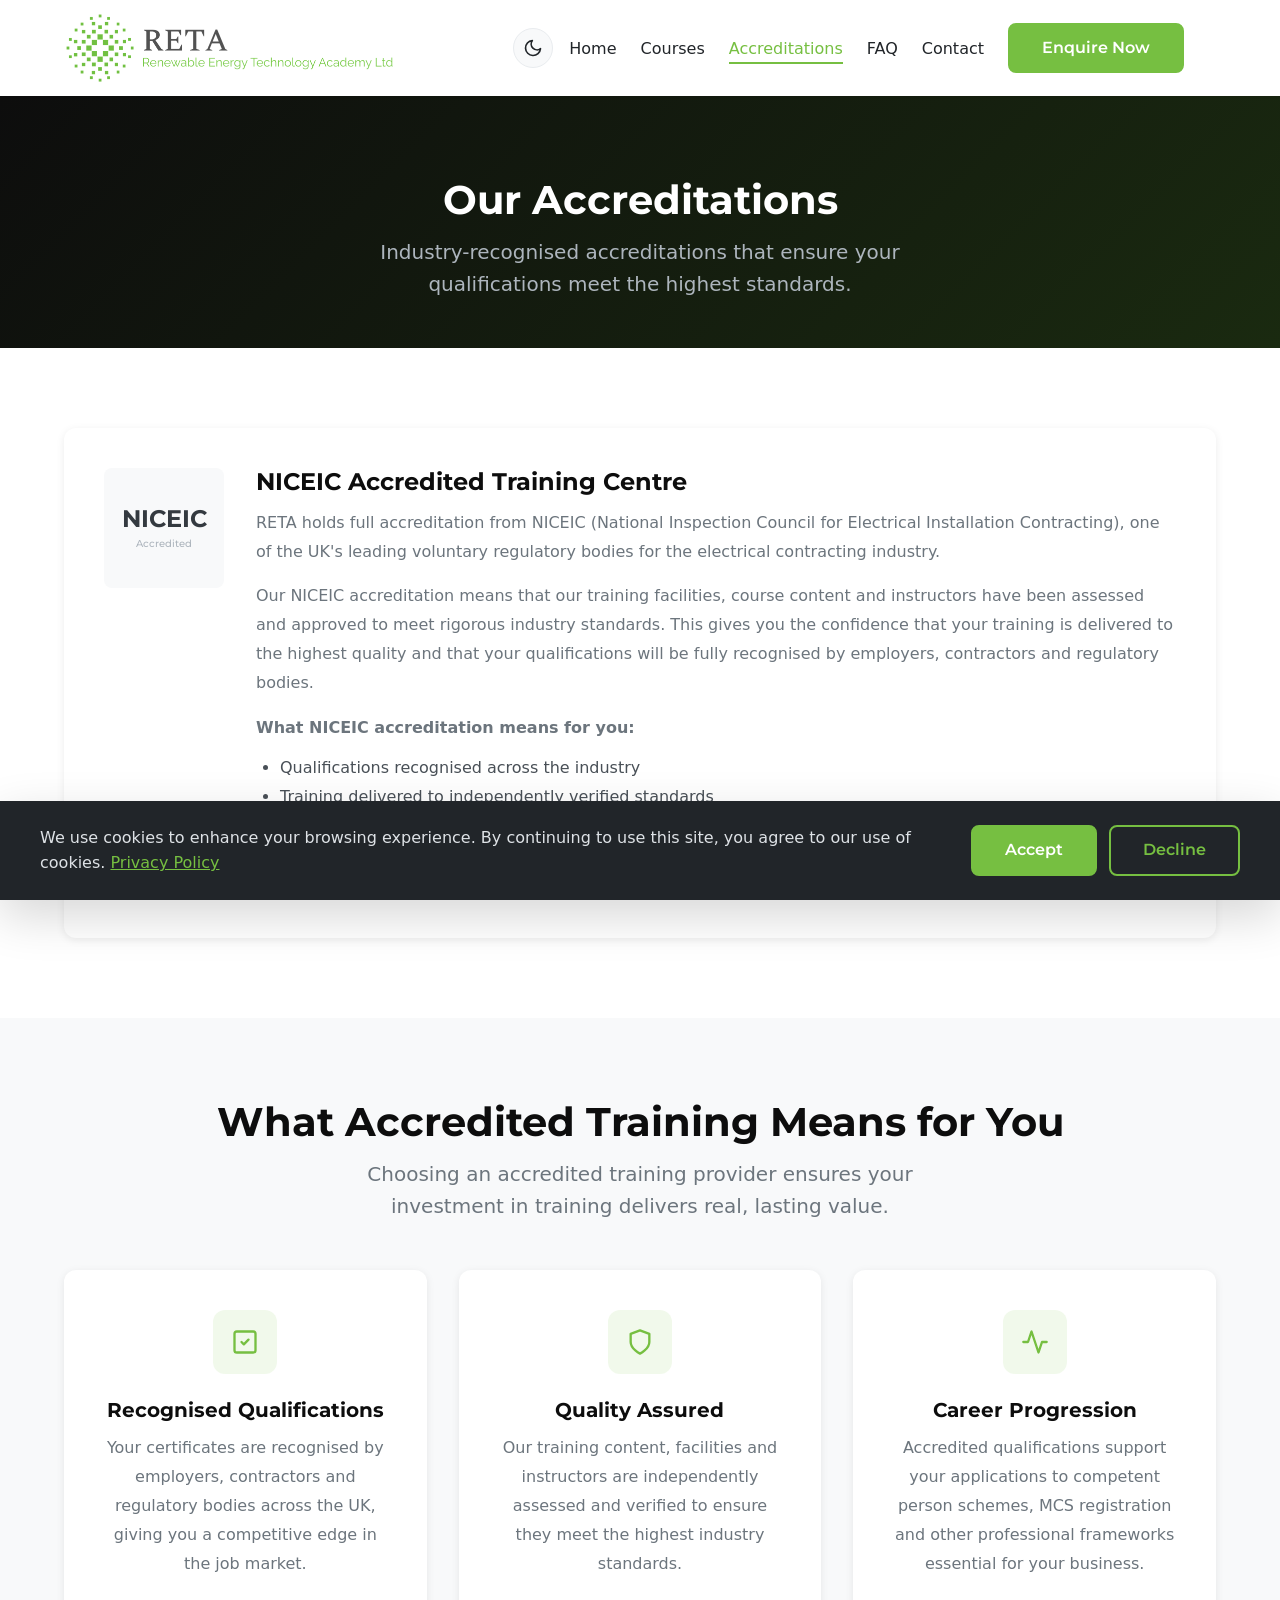
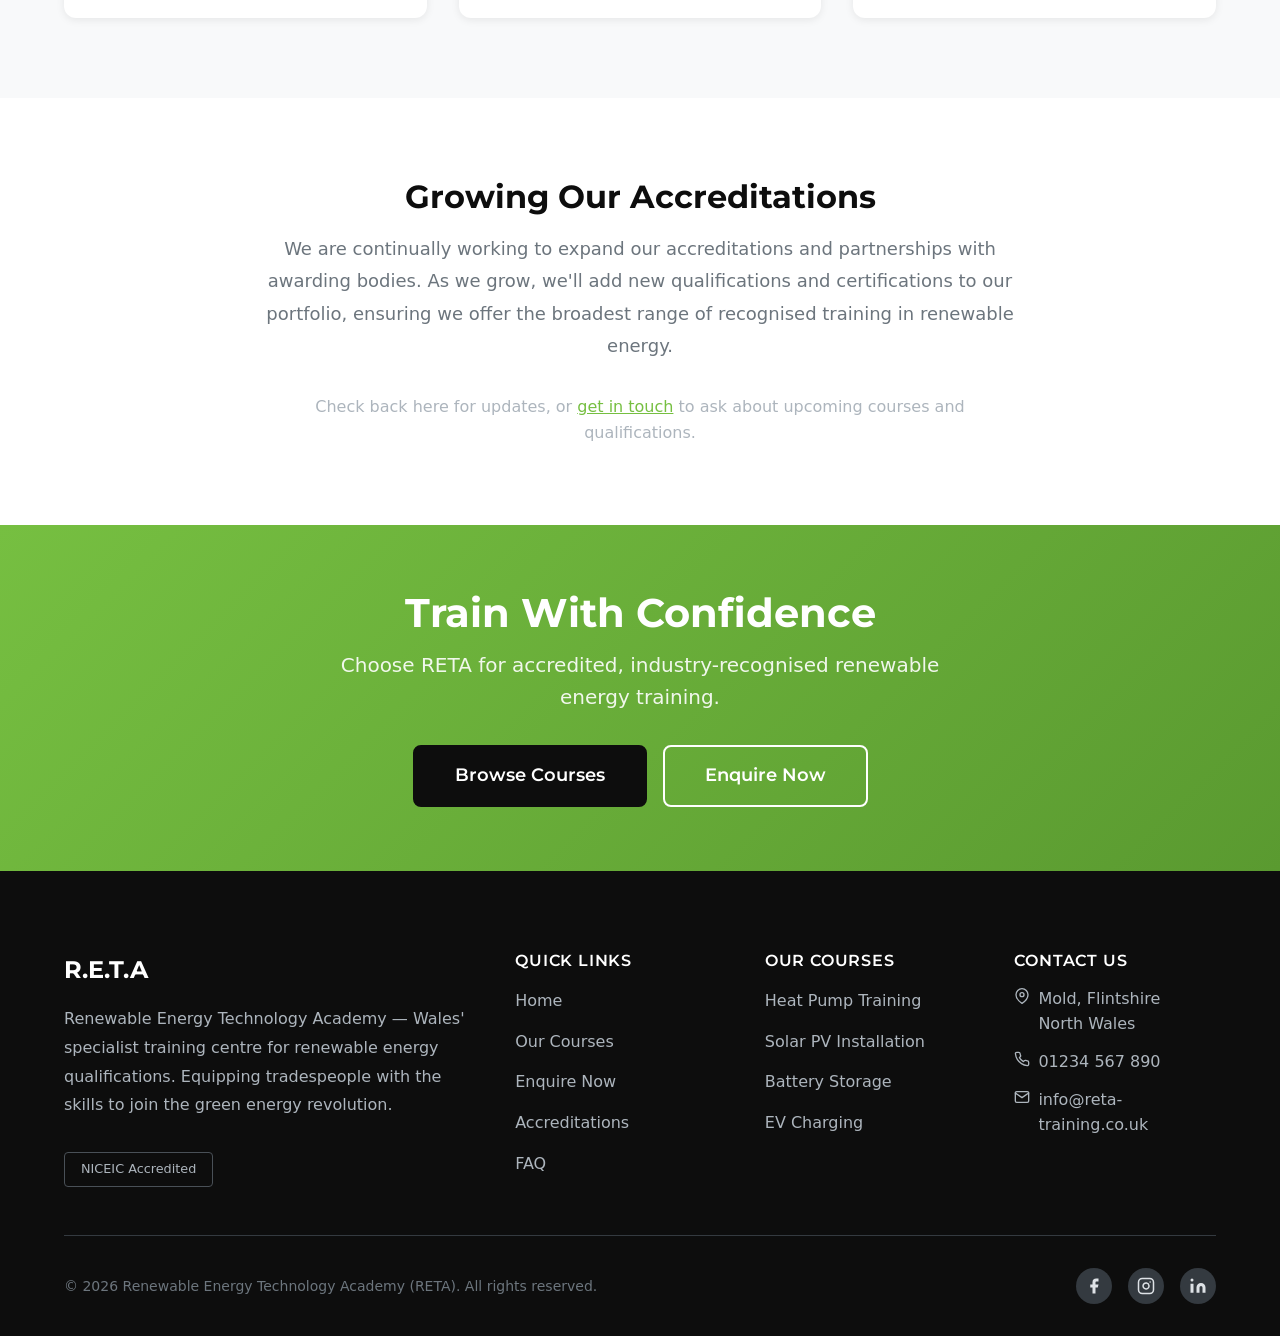
==== accreditations.html @ ae7b5f2a "First Release" ====
<!DOCTYPE html>
<html lang="en">
<head>
  <meta charset="UTF-8">
  <meta name="viewport" content="width=device-width, initial-scale=1.0">
  <link rel="icon" type="image/png" sizes="32x32" href="favicon-32x32.png">
  <link rel="icon" type="image/png" sizes="16x16" href="favicon-16x16.png">
  <title>Accreditations — RETA | Renewable Energy Technology Academy</title>
  <meta name="description" content="RETA is a NICEIC accredited renewable energy training centre. Learn about our accreditations and what they mean for your qualifications and career.">

  <meta property="og:title" content="Accreditations — RETA">
  <meta property="og:description" content="NICEIC accredited renewable energy training centre in Mold, Wales. Industry-recognised qualifications.">
  <meta property="og:type" content="website">
  <meta property="og:locale" content="en_GB">

  <link rel="preconnect" href="https://fonts.googleapis.com">
  <link rel="preconnect" href="https://fonts.gstatic.com" crossorigin>
  <link href="https://fonts.googleapis.com/css2?family=Montserrat:wght@500;600;700&display=swap" rel="stylesheet">

  <link rel="stylesheet" href="css/reset.css">
  <link rel="stylesheet" href="css/variables.css">
  <link rel="stylesheet" href="css/layout.css">
  <link rel="stylesheet" href="css/components.css">
  <script>(function(){var t=localStorage.getItem('reta-theme');if(t)document.documentElement.setAttribute('data-theme',t);else if(window.matchMedia&&window.matchMedia('(prefers-color-scheme:dark)').matches)document.documentElement.setAttribute('data-theme','dark');})()</script>
</head>
<body>
  <a href="#main" class="skip-link">Skip to main content</a>

  <!-- Header -->
  <header class="header" role="banner">
    <div class="header__inner">
      <a href="index.html" class="header__logo" aria-label="RETA — Home">
        <img src="logo.png" alt="RETA — Renewable Energy Technology Academy Ltd" class="header__logo-img">
      </a>
      <button class="theme-toggle" aria-label="Switch to dark mode" type="button">
            <svg class="theme-toggle__icon--sun" xmlns="http://www.w3.org/2000/svg" width="20" height="20" viewBox="0 0 24 24" fill="none" stroke="currentColor" stroke-width="2" stroke-linecap="round" stroke-linejoin="round"><circle cx="12" cy="12" r="5"/><line x1="12" y1="1" x2="12" y2="3"/><line x1="12" y1="21" x2="12" y2="23"/><line x1="4.22" y1="4.22" x2="5.64" y2="5.64"/><line x1="18.36" y1="18.36" x2="19.78" y2="19.78"/><line x1="1" y1="12" x2="3" y2="12"/><line x1="21" y1="12" x2="23" y2="12"/><line x1="4.22" y1="19.78" x2="5.64" y2="18.36"/><line x1="18.36" y1="5.64" x2="19.78" y2="4.22"/></svg>
            <svg class="theme-toggle__icon--moon" xmlns="http://www.w3.org/2000/svg" width="20" height="20" viewBox="0 0 24 24" fill="none" stroke="currentColor" stroke-width="2" stroke-linecap="round" stroke-linejoin="round"><path d="M21 12.79A9 9 0 1 1 11.21 3 7 7 0 0 0 21 12.79z"/></svg>
          </button>

      <nav class="nav" role="navigation" aria-label="Main navigation">
        <button class="nav__toggle" aria-label="Toggle navigation menu" aria-expanded="false">
          <span></span><span></span><span></span>
        </button>
        <ul class="nav__list">
          <li><a href="index.html" class="nav__link">Home</a></li>
          <li><a href="courses.html" class="nav__link">Courses</a></li>
          <li><a href="accreditations.html" class="nav__link">Accreditations</a></li>
          <li><a href="faq.html" class="nav__link">FAQ</a></li>
          <li><a href="contact.html" class="nav__link">Contact</a></li>
          <li><a href="enquire.html" class="nav__link nav__cta btn btn--primary">Enquire Now</a></li>
        </ul>
        <div class="nav__overlay" aria-hidden="true"></div>
      </nav>
    </div>
  </header>

  <main id="main">

    <!-- Page Header -->
    <section class="page-header">
      <div class="container">
        <h1 class="page-header__title">Our Accreditations</h1>
        <p class="page-header__text">Industry-recognised accreditations that ensure your qualifications meet the highest standards.</p>
      </div>
    </section>

    <!-- NICEIC Section -->
    <section class="section">
      <div class="container">

        <div class="accreditation-card">
          <div class="accreditation-card__logo">
            <!-- Replace with actual NICEIC logo image -->
            <div style="font-family: var(--font-heading); font-weight: 700; font-size: 1.5rem; color: var(--color-grey-700); text-align: center; line-height: 1.2;">
              NICEIC
              <div style="font-size: 0.65rem; font-weight: 500; color: var(--color-grey-400); margin-top: 4px;">Accredited</div>
            </div>
          </div>
          <div class="accreditation-card__content">
            <h2 class="accreditation-card__title">NICEIC Accredited Training Centre</h2>
            <p class="accreditation-card__text">RETA holds full accreditation from NICEIC (National Inspection Council for Electrical Installation Contracting), one of the UK's leading voluntary regulatory bodies for the electrical contracting industry.</p>
            <p class="accreditation-card__text" style="margin-top: var(--space-4);">Our NICEIC accreditation means that our training facilities, course content and instructors have been assessed and approved to meet rigorous industry standards. This gives you the confidence that your training is delivered to the highest quality and that your qualifications will be fully recognised by employers, contractors and regulatory bodies.</p>
            <p class="accreditation-card__text" style="margin-top: var(--space-4);"><strong>What NICEIC accreditation means for you:</strong></p>
            <ul style="margin-top: var(--space-3); padding-left: var(--space-5); list-style: disc; font-size: var(--fs-sm); color: var(--color-grey-600); line-height: var(--lh-loose);">
              <li>Qualifications recognised across the industry</li>
              <li>Training delivered to independently verified standards</li>
              <li>Support for competent person scheme applications</li>
              <li>Credibility with clients, employers and regulatory bodies</li>
              <li>Confidence that your training meets current regulations</li>
            </ul>
          </div>
        </div>

      </div>
    </section>

    <!-- What This Means For You -->
    <section class="section section--grey">
      <div class="container">
        <div class="section__header">
          <h2 class="section__title">What Accredited Training Means for You</h2>
          <p class="section__subtitle">Choosing an accredited training provider ensures your investment in training delivers real, lasting value.</p>
        </div>

        <div class="grid grid--3">
          <div class="card feature">
            <div class="feature__icon">
              <svg viewBox="0 0 24 24" fill="none" stroke="currentColor" stroke-width="2" stroke-linecap="round" stroke-linejoin="round"><rect x="3" y="3" width="18" height="18" rx="2" ry="2"/><path d="M9 12l2 2 4-4"/></svg>
            </div>
            <h3 class="feature__title">Recognised Qualifications</h3>
            <p class="feature__text">Your certificates are recognised by employers, contractors and regulatory bodies across the UK, giving you a competitive edge in the job market.</p>
          </div>

          <div class="card feature">
            <div class="feature__icon">
              <svg viewBox="0 0 24 24" fill="none" stroke="currentColor" stroke-width="2" stroke-linecap="round" stroke-linejoin="round"><path d="M12 22s8-4 8-10V5l-8-3-8 3v7c0 6 8 10 8 10z"/></svg>
            </div>
            <h3 class="feature__title">Quality Assured</h3>
            <p class="feature__text">Our training content, facilities and instructors are independently assessed and verified to ensure they meet the highest industry standards.</p>
          </div>

          <div class="card feature">
            <div class="feature__icon">
              <svg viewBox="0 0 24 24" fill="none" stroke="currentColor" stroke-width="2" stroke-linecap="round" stroke-linejoin="round"><polyline points="22 12 18 12 15 21 9 3 6 12 2 12"/></svg>
            </div>
            <h3 class="feature__title">Career Progression</h3>
            <p class="feature__text">Accredited qualifications support your applications to competent person schemes, MCS registration and other professional frameworks essential for your business.</p>
          </div>
        </div>
      </div>
    </section>

    <!-- Future Accreditations Placeholder -->
    <section class="section">
      <div class="container container--narrow" style="text-align: center;">
        <h2 style="font-size: var(--fs-xl); margin-bottom: var(--space-4);">Growing Our Accreditations</h2>
        <p style="font-size: var(--fs-base); color: var(--color-grey-500); line-height: var(--lh-loose); margin-bottom: var(--space-6);">We are continually working to expand our accreditations and partnerships with awarding bodies. As we grow, we'll add new qualifications and certifications to our portfolio, ensuring we offer the broadest range of recognised training in renewable energy.</p>
        <p style="font-size: var(--fs-sm); color: var(--color-grey-400);">Check back here for updates, or <a href="enquire.html" style="color: var(--color-primary); text-decoration: underline;">get in touch</a> to ask about upcoming courses and qualifications.</p>
      </div>
    </section>

    <!-- CTA -->
    <section class="cta-banner" aria-label="Call to action">
      <div class="container">
        <h2 class="cta-banner__title">Train With Confidence</h2>
        <p class="cta-banner__text">Choose RETA for accredited, industry-recognised renewable energy training.</p>
        <div class="cta-banner__actions">
          <a href="courses.html" class="btn btn--dark btn--lg">Browse Courses</a>
          <a href="enquire.html" class="btn btn--secondary btn--lg">Enquire Now</a>
        </div>
      </div>
    </section>

  </main>

  <!-- Footer -->
  <footer class="footer" role="contentinfo">
    <div class="container">
      <div class="footer__inner">
        <div class="footer__brand">
          <div class="footer__logo">R.E.T.A</div>
          <p class="footer__description">Renewable Energy Technology Academy — Wales' specialist training centre for renewable energy qualifications. Equipping tradespeople with the skills to join the green energy revolution.</p>
          <div class="footer__accreditation">
            <div style="padding: 6px 16px; border: 1px solid #495057; border-radius: 4px; font-size: 0.8rem; color: #adb5bd;">NICEIC Accredited</div>
          </div>
        </div>
        <div>
          <h3 class="footer__heading">Quick Links</h3>
          <ul class="footer__links">
            <li><a href="index.html" class="footer__link">Home</a></li>
            <li><a href="courses.html" class="footer__link">Our Courses</a></li>
            <li><a href="enquire.html" class="footer__link">Enquire Now</a></li>
            <li><a href="accreditations.html" class="footer__link">Accreditations</a></li>
            <li><a href="faq.html" class="footer__link">FAQ</a></li>
          </ul>
        </div>
        <div>
          <h3 class="footer__heading">Our Courses</h3>
          <ul class="footer__links">
            <li><a href="courses.html#heat-pumps" class="footer__link">Heat Pump Training</a></li>
            <li><a href="courses.html#solar-pv" class="footer__link">Solar PV Installation</a></li>
            <li><a href="courses.html#battery-storage" class="footer__link">Battery Storage</a></li>
            <li><a href="courses.html#ev-charging" class="footer__link">EV Charging</a></li>
          </ul>
        </div>
        <div>
          <h3 class="footer__heading">Contact Us</h3>
          <div class="footer__contact-item">
            <svg width="16" height="16" viewBox="0 0 24 24" fill="none" stroke="currentColor" stroke-width="2" stroke-linecap="round" stroke-linejoin="round"><path d="M21 10c0 7-9 13-9 13s-9-6-9-13a9 9 0 0 1 18 0z"/><circle cx="12" cy="10" r="3"/></svg>
            <span>Mold, Flintshire<br>North Wales</span>
          </div>
          <div class="footer__contact-item">
            <svg width="16" height="16" viewBox="0 0 24 24" fill="none" stroke="currentColor" stroke-width="2" stroke-linecap="round" stroke-linejoin="round"><path d="M22 16.92v3a2 2 0 0 1-2.18 2 19.79 19.79 0 0 1-8.63-3.07 19.5 19.5 0 0 1-6-6 19.79 19.79 0 0 1-3.07-8.67A2 2 0 0 1 4.11 2h3a2 2 0 0 1 2 1.72 12.84 12.84 0 0 0 .7 2.81 2 2 0 0 1-.45 2.11L8.09 9.91a16 16 0 0 0 6 6l1.27-1.27a2 2 0 0 1 2.11-.45 12.84 12.84 0 0 0 2.81.7A2 2 0 0 1 22 16.92z"/></svg>
            <a href="tel:+441234567890">01234 567 890</a>
          </div>
          <div class="footer__contact-item">
            <svg width="16" height="16" viewBox="0 0 24 24" fill="none" stroke="currentColor" stroke-width="2" stroke-linecap="round" stroke-linejoin="round"><path d="M4 4h16c1.1 0 2 .9 2 2v12c0 1.1-.9 2-2 2H4c-1.1 0-2-.9-2-2V6c0-1.1.9-2 2-2z"/><polyline points="22,6 12,13 2,6"/></svg>
            <a href="mailto:info@reta-training.co.uk">info@reta-training.co.uk</a>
          </div>
        </div>
      </div>
      <div class="footer__bottom">
        <p class="footer__copyright">&copy; 2026 Renewable Energy Technology Academy (RETA). All rights reserved.</p>
        <div class="footer__socials">
          <a href="#" class="footer__social-link" aria-label="Facebook">
            <svg width="18" height="18" viewBox="0 0 24 24" fill="currentColor"><path d="M18 2h-3a5 5 0 0 0-5 5v3H7v4h3v8h4v-8h3l1-4h-4V7a1 1 0 0 1 1-1h3z"/></svg>
          </a>
          <a href="#" class="footer__social-link" aria-label="Instagram">
            <svg width="18" height="18" viewBox="0 0 24 24" fill="none" stroke="currentColor" stroke-width="2" stroke-linecap="round" stroke-linejoin="round"><rect x="2" y="2" width="20" height="20" rx="5" ry="5"/><path d="M16 11.37A4 4 0 1 1 12.63 8 4 4 0 0 1 16 11.37z"/><line x1="17.5" y1="6.5" x2="17.51" y2="6.5"/></svg>
          </a>
          <a href="#" class="footer__social-link" aria-label="LinkedIn">
            <svg width="18" height="18" viewBox="0 0 24 24" fill="currentColor"><path d="M16 8a6 6 0 0 1 6 6v7h-4v-7a2 2 0 0 0-2-2 2 2 0 0 0-2 2v7h-4v-7a6 6 0 0 1 6-6z"/><rect x="2" y="9" width="4" height="12"/><circle cx="4" cy="4" r="2"/></svg>
          </a>
        </div>
      </div>
    </div>
  </footer>

  <div class="cookie-banner" role="dialog" aria-label="Cookie consent">
    <div class="cookie-banner__inner">
      <p class="cookie-banner__text">We use cookies to enhance your browsing experience. By continuing to use this site, you agree to our use of cookies. <a href="#">Privacy Policy</a></p>
      <div class="cookie-banner__actions">
        <button class="btn btn--primary" data-cookie-accept>Accept</button>
        <button class="btn btn--outline" data-cookie-decline>Decline</button>
      </div>
    </div>
  </div>

  <script src="js/nav.js"></script>
  <script src="js/cookie.js"></script>
  <script src="js/theme.js"></script>
</body>
</html>
---- css/variables.css ----
/* ========================================
   RETA Brand Design Tokens
   ======================================== */

:root {
  /* Brand Palette */
  --color-primary: #76BF41;
  --color-primary-dark: #5a9a30;
  --color-accent: #0DF205;
  --color-highlight: #F2E205;
  --color-olive: #736B02;
  --color-black: #0D0D0D;

  /* Neutrals */
  --color-white: #FFFFFF;
  --color-grey-50: #F8F9FA;
  --color-grey-100: #F1F3F5;
  --color-grey-200: #E9ECEF;
  --color-grey-300: #DEE2E6;
  --color-grey-400: #ADB5BD;
  --color-grey-500: #6C757D;
  --color-grey-600: #495057;
  --color-grey-700: #343A40;
  --color-grey-800: #212529;

  /* Semantic */
  --color-success: #76BF41;
  --color-error: #DC3545;
  --color-warning: #F2E205;

  /* Typography */
  --font-heading: 'Montserrat', system-ui, -apple-system, 'Segoe UI', sans-serif;
  --font-body: system-ui, -apple-system, 'Segoe UI', Roboto, 'Helvetica Neue', Arial, sans-serif;

  --fs-xs: clamp(0.75rem, 0.7rem + 0.25vw, 0.875rem);
  --fs-sm: clamp(0.875rem, 0.8rem + 0.35vw, 1rem);
  --fs-base: clamp(1rem, 0.95rem + 0.25vw, 1.125rem);
  --fs-md: clamp(1.125rem, 1rem + 0.5vw, 1.25rem);
  --fs-lg: clamp(1.25rem, 1.1rem + 0.75vw, 1.5rem);
  --fs-xl: clamp(1.5rem, 1.2rem + 1.5vw, 2rem);
  --fs-2xl: clamp(1.875rem, 1.4rem + 2.4vw, 2.5rem);
  --fs-3xl: clamp(2.25rem, 1.6rem + 3.2vw, 3.25rem);

  --fw-regular: 400;
  --fw-medium: 500;
  --fw-semibold: 600;
  --fw-bold: 700;

  --lh-tight: 1.2;
  --lh-normal: 1.6;
  --lh-loose: 1.8;

  /* Spacing (8px base) */
  --space-1: 0.25rem;   /* 4px */
  --space-2: 0.5rem;    /* 8px */
  --space-3: 0.75rem;   /* 12px */
  --space-4: 1rem;      /* 16px */
  --space-5: 1.5rem;    /* 24px */
  --space-6: 2rem;      /* 32px */
  --space-7: 2.5rem;    /* 40px */
  --space-8: 3rem;      /* 48px */
  --space-9: 4rem;      /* 64px */
  --space-10: 5rem;     /* 80px */
  --space-11: 6rem;     /* 96px */
  --space-12: 8rem;     /* 128px */

  /* Layout */
  --max-width: 1200px;
  --max-width-narrow: 800px;
  --header-height: 96px;
  --border-radius-sm: 4px;
  --border-radius: 8px;
  --border-radius-lg: 12px;
  --border-radius-xl: 16px;
  --border-radius-full: 9999px;

  /* Shadows */
  --shadow-sm: 0 1px 2px rgba(0, 0, 0, 0.06);
  --shadow: 0 2px 8px rgba(0, 0, 0, 0.08);
  --shadow-md: 0 4px 16px rgba(0, 0, 0, 0.1);
  --shadow-lg: 0 8px 32px rgba(0, 0, 0, 0.12);
  --shadow-xl: 0 16px 48px rgba(0, 0, 0, 0.16);

  /* Transitions */
  --transition-fast: 150ms ease;
  --transition: 250ms ease;
  --transition-slow: 400ms ease;

  /* Theme-aware semantic tokens (light mode defaults) */
  --bg-body: var(--color-white);
  --bg-surface: var(--color-white);
  --bg-surface-raised: var(--color-grey-50);
  --bg-header: var(--color-white);
  --bg-footer: var(--color-black);
  --bg-input: var(--color-white);

  --text-primary: var(--color-grey-800);
  --text-secondary: var(--color-grey-500);
  --text-heading: var(--color-black);
  --text-on-dark: var(--color-grey-300);

  --border-color: var(--color-grey-200);
  --border-color-input: var(--color-grey-300);

  --card-bg: var(--color-white);
  --card-shadow: var(--shadow);
  --card-shadow-hover: var(--shadow-lg);
}

/* ========================================
   Dark Theme
   ======================================== */
[data-theme="dark"] {
  --bg-body: #111111;
  --bg-surface: #1a1a1a;
  --bg-surface-raised: #222222;
  --bg-header: #1a1a1a;
  --bg-footer: #111111;
  --bg-input: #222222;

  --text-primary: #E0E0E0;
  --text-secondary: #999999;
  --text-heading: #F5F5F5;
  --text-on-dark: #BBBBBB;

  --border-color: #333333;
  --border-color-input: #444444;

  --card-bg: #1e1e1e;
  --card-shadow: 0 2px 8px rgba(0, 0, 0, 0.3);
  --card-shadow-hover: 0 8px 32px rgba(0, 0, 0, 0.4);

  --color-grey-50: #1a1a1a;
  --color-grey-100: #222222;
  --color-grey-200: #333333;
  --color-grey-300: #444444;
  --color-grey-400: #888888;
  --color-grey-500: #999999;
  --color-grey-600: #BBBBBB;
  --color-grey-700: #DDDDDD;
  --color-grey-800: #E0E0E0;

  --shadow-sm: 0 1px 2px rgba(0, 0, 0, 0.3);
  --shadow: 0 2px 8px rgba(0, 0, 0, 0.3);
  --shadow-md: 0 4px 16px rgba(0, 0, 0, 0.35);
  --shadow-lg: 0 8px 32px rgba(0, 0, 0, 0.4);
  --shadow-xl: 0 16px 48px rgba(0, 0, 0, 0.5);
}
---- css/layout.css ----
/* ========================================
   Layout: Header, Footer, Grid, Responsive
   ======================================== */

/* --- Base --- */
body {
  font-family: var(--font-body);
  font-size: var(--fs-base);
  color: var(--text-primary);
  background-color: var(--bg-body);
  line-height: var(--lh-normal);
  transition: background-color var(--transition), color var(--transition);
}

h1, h2, h3, h4, h5, h6 {
  font-family: var(--font-heading);
  font-weight: var(--fw-bold);
  line-height: var(--lh-tight);
  color: var(--text-heading);
}

/* --- Visually Hidden (SR Only) --- */
.sr-only {
  position: absolute;
  width: 1px;
  height: 1px;
  padding: 0;
  margin: -1px;
  overflow: hidden;
  clip: rect(0, 0, 0, 0);
  white-space: nowrap;
  border: 0;
}

/* --- Skip to Content --- */
.skip-link {
  position: absolute;
  top: -100%;
  left: var(--space-4);
  background: var(--color-primary);
  color: var(--color-white);
  padding: var(--space-2) var(--space-4);
  border-radius: var(--border-radius);
  z-index: 1000;
  font-weight: var(--fw-semibold);
}

.skip-link:focus {
  top: var(--space-2);
}

/* --- Container --- */
.container {
  width: 100%;
  max-width: var(--max-width);
  margin: 0 auto;
  padding: 0 var(--space-5);
}

.container--narrow {
  max-width: var(--max-width-narrow);
}

/* --- Theme Toggle --- */
.theme-toggle {
  display: flex;
  align-items: center;
  justify-content: center;
  width: 40px;
  height: 40px;
  border-radius: var(--border-radius-full);
  background: var(--bg-surface-raised);
  border: 1px solid var(--border-color);
  cursor: pointer;
  transition: background var(--transition-fast), border-color var(--transition-fast), transform var(--transition-fast);
  flex-shrink: 0;
  margin-left: auto;
}

.theme-toggle:hover {
  background: var(--color-primary);
  border-color: var(--color-primary);
  transform: scale(1.05);
}

.theme-toggle:hover svg {
  stroke: var(--color-white);
}

.theme-toggle svg {
  width: 20px;
  height: 20px;
  stroke: var(--text-primary);
  transition: stroke var(--transition-fast);
}

.theme-toggle__icon--sun {
  display: none;
}

[data-theme="dark"] .theme-toggle__icon--sun {
  display: block;
}

[data-theme="dark"] .theme-toggle__icon--moon {
  display: none;
}

/* --- Header --- */
.header {
  position: sticky;
  top: 0;
  z-index: 100;
  background: var(--bg-header);
  box-shadow: var(--shadow-sm);
  transition: background-color var(--transition), box-shadow var(--transition);
  height: var(--header-height);
  display: flex;
  align-items: center;
}

.header.scrolled {
  box-shadow: var(--shadow-md);
}

.header__inner {
  display: flex;
  align-items: center;
  justify-content: space-between;
  gap: var(--space-4);
  width: 100%;
  max-width: var(--max-width);
  margin: 0 auto;
  padding: 0 var(--space-5);
}

.header__logo {
  display: flex;
  align-items: center;
  text-decoration: none;
  flex-shrink: 0;
  transition: opacity var(--transition-fast);
}

.header__logo:hover {
  opacity: 0.85;
}

.header__logo-img {
  height: 72px;
  width: auto;
  display: block;
}

/* --- Nav --- */
.nav {
  display: flex;
  align-items: center;
  gap: var(--space-6);
}

.nav__list {
  display: flex;
  align-items: center;
  gap: var(--space-5);
}

.nav__link {
  font-size: var(--fs-sm);
  font-weight: var(--fw-medium);
  color: var(--text-primary);
  transition: color var(--transition-fast);
  position: relative;
  padding: var(--space-1) 0;
}

.nav__link::after {
  content: '';
  position: absolute;
  bottom: -2px;
  left: 0;
  width: 0;
  height: 2px;
  background: var(--color-primary);
  transition: width var(--transition);
}

.nav__link:hover,
.nav__link.active {
  color: var(--color-primary);
}

.nav__link:hover::after,
.nav__link.active::after {
  width: 100%;
}

/* --- Mobile Nav Toggle --- */
.nav__toggle {
  display: none;
  flex-direction: column;
  gap: 5px;
  padding: var(--space-2);
  z-index: 110;
}

.nav__toggle span {
  display: block;
  width: 24px;
  height: 2px;
  background: var(--text-heading);
  transition: transform var(--transition), opacity var(--transition);
}

.nav__toggle.active span:nth-child(1) {
  transform: translateY(7px) rotate(45deg);
}

.nav__toggle.active span:nth-child(2) {
  opacity: 0;
}

.nav__toggle.active span:nth-child(3) {
  transform: translateY(-7px) rotate(-45deg);
}

/* --- Section --- */
.section {
  padding: var(--space-10) 0;
}

.section--grey {
  background: var(--bg-surface-raised);
}

.section--dark {
  background: var(--color-black);
  color: var(--color-white);
}

.section--dark h2,
.section--dark h3 {
  color: var(--color-white);
}

.section__header {
  text-align: center;
  margin-bottom: var(--space-8);
}

.section__title {
  font-size: var(--fs-2xl);
  margin-bottom: var(--space-3);
}

.section__subtitle {
  font-size: var(--fs-md);
  color: var(--text-secondary);
  max-width: 600px;
  margin: 0 auto;
}

/* --- Grid System --- */
.grid {
  display: grid;
  gap: var(--space-6);
}

.grid--2 {
  grid-template-columns: repeat(2, 1fr);
}

.grid--3 {
  grid-template-columns: repeat(3, 1fr);
}

.grid--4 {
  grid-template-columns: repeat(4, 1fr);
}

/* --- Footer --- */
.footer {
  background: var(--bg-footer);
  color: var(--color-grey-300);
  padding: var(--space-10) 0 var(--space-6);
}

.footer__inner {
  display: grid;
  grid-template-columns: 2fr 1fr 1fr 1fr;
  gap: var(--space-8);
}

.footer__brand {
  display: flex;
  flex-direction: column;
  gap: var(--space-4);
}

.footer__logo {
  font-family: var(--font-heading);
  font-size: var(--fs-lg);
  font-weight: var(--fw-bold);
  color: var(--color-white);
}

.footer__description {
  font-size: var(--fs-sm);
  line-height: var(--lh-loose);
  color: var(--color-grey-400);
}

.footer__heading {
  font-family: var(--font-heading);
  font-size: var(--fs-sm);
  font-weight: var(--fw-semibold);
  color: var(--color-white);
  margin-bottom: var(--space-4);
  text-transform: uppercase;
  letter-spacing: 0.05em;
}

.footer__links {
  display: flex;
  flex-direction: column;
  gap: var(--space-3);
}

.footer__link {
  font-size: var(--fs-sm);
  color: var(--color-grey-400);
  transition: color var(--transition-fast);
}

.footer__link:hover {
  color: var(--color-primary);
}

.footer__contact-item {
  display: flex;
  align-items: flex-start;
  gap: var(--space-2);
  font-size: var(--fs-sm);
  color: var(--color-grey-400);
  margin-bottom: var(--space-3);
}

.footer__contact-item svg {
  flex-shrink: 0;
  margin-top: 2px;
}

.footer__bottom {
  margin-top: var(--space-8);
  padding-top: var(--space-6);
  border-top: 1px solid var(--color-grey-700);
  display: flex;
  align-items: center;
  justify-content: space-between;
  flex-wrap: wrap;
  gap: var(--space-4);
}

.footer__copyright {
  font-size: var(--fs-xs);
  color: var(--color-grey-500);
}

.footer__socials {
  display: flex;
  gap: var(--space-4);
}

.footer__social-link {
  display: flex;
  align-items: center;
  justify-content: center;
  width: 36px;
  height: 36px;
  border-radius: var(--border-radius-full);
  background: var(--color-grey-700);
  color: var(--color-grey-300);
  transition: background var(--transition-fast), color var(--transition-fast);
}

.footer__social-link:hover {
  background: var(--color-primary);
  color: var(--color-white);
}

.footer__accreditation {
  display: flex;
  align-items: center;
  gap: var(--space-3);
  margin-top: var(--space-4);
}

.footer__accreditation img {
  height: 40px;
  width: auto;
}

/* ========================================
   Responsive
   ======================================== */

@media (max-width: 992px) {
  .grid--4 {
    grid-template-columns: repeat(2, 1fr);
  }

  .grid--3 {
    grid-template-columns: repeat(2, 1fr);
  }

  .footer__inner {
    grid-template-columns: 1fr 1fr;
  }
}

@media (max-width: 768px) {
  .nav__toggle {
    display: flex;
  }

  .nav__list {
    position: fixed;
    top: 0;
    right: -100%;
    width: 280px;
    height: 100vh;
    flex-direction: column;
    align-items: flex-start;
    gap: 0;
    background: var(--bg-header);
    padding: calc(var(--header-height) + var(--space-5)) var(--space-6) var(--space-6);
    box-shadow: var(--shadow-xl);
    transition: right var(--transition);
    overflow-y: auto;
  }

  .nav__list.open {
    right: 0;
  }

  .nav__link {
    font-size: var(--fs-base);
    padding: var(--space-3) 0;
    width: 100%;
    border-bottom: 1px solid var(--border-color);
  }

  .nav__cta {
    margin-top: var(--space-4);
    width: 100%;
    text-align: center;
  }

  .nav__overlay {
    display: none;
    position: fixed;
    top: 0;
    left: 0;
    width: 100%;
    height: 100%;
    background: rgba(0, 0, 0, 0.5);
    z-index: 90;
  }

  .nav__overlay.active {
    display: block;
  }

  .grid--2,
  .grid--3,
  .grid--4 {
    grid-template-columns: 1fr;
  }

  .footer__inner {
    grid-template-columns: 1fr;
    gap: var(--space-6);
  }

  .footer__bottom {
    flex-direction: column;
    text-align: center;
  }

  .section {
    padding: var(--space-8) 0;
  }

  .section__title {
    font-size: var(--fs-xl);
  }
}

@media (max-width: 480px) {
  .container {
    padding: 0 var(--space-4);
  }

  .header__inner {
    padding: 0 var(--space-4);
  }
}
---- css/components.css ----
/* ========================================
   Components: Buttons, Cards, Hero, Forms,
   Accordion, Badges, CTA Banners
   ======================================== */

/* --- Buttons --- */
.btn {
  display: inline-flex;
  align-items: center;
  justify-content: center;
  gap: var(--space-2);
  padding: var(--space-3) var(--space-6);
  font-family: var(--font-heading);
  font-size: var(--fs-sm);
  font-weight: var(--fw-semibold);
  border-radius: var(--border-radius);
  transition: all var(--transition-fast);
  text-decoration: none;
  border: 2px solid transparent;
  cursor: pointer;
  line-height: 1.4;
}

.btn--primary {
  background: var(--color-primary);
  color: var(--color-white);
  border-color: var(--color-primary);
}

.btn--primary:hover {
  background: var(--color-primary-dark);
  border-color: var(--color-primary-dark);
  transform: translateY(-1px);
  box-shadow: var(--shadow-md);
}

.btn--secondary {
  background: transparent;
  color: var(--color-white);
  border-color: var(--color-white);
}

.btn--secondary:hover {
  background: var(--color-white);
  color: var(--color-black);
  transform: translateY(-1px);
}

.btn--outline {
  background: transparent;
  color: var(--color-primary);
  border-color: var(--color-primary);
}

.btn--outline:hover {
  background: var(--color-primary);
  color: var(--color-white);
  transform: translateY(-1px);
  box-shadow: var(--shadow-md);
}

.btn--dark {
  background: var(--color-black);
  color: var(--color-white);
  border-color: var(--color-black);
}

.btn--dark:hover {
  background: var(--color-grey-800);
  border-color: var(--color-grey-800);
  transform: translateY(-1px);
  box-shadow: var(--shadow-md);
}

.btn--lg {
  padding: var(--space-4) var(--space-7);
  font-size: var(--fs-base);
}

.btn--full {
  width: 100%;
}

.btn svg {
  width: 18px;
  height: 18px;
}

/* --- Hero --- */
.hero {
  position: relative;
  min-height: 550px;
  display: flex;
  align-items: center;
  background: linear-gradient(135deg, var(--color-black) 0%, #1a2a10 50%, #243614 100%);
  overflow: hidden;
}

.hero__bg {
  position: absolute;
  top: 0;
  left: 0;
  width: 100%;
  height: 100%;
  object-fit: cover;
  opacity: 0.25;
}

.hero__overlay {
  position: absolute;
  top: 0;
  left: 0;
  width: 100%;
  height: 100%;
  background: linear-gradient(135deg, rgba(13, 13, 13, 0.85) 0%, rgba(26, 42, 16, 0.7) 100%);
}

.hero__content {
  position: relative;
  z-index: 2;
  max-width: 700px;
  padding: var(--space-10) 0;
}

.hero__badge {
  display: inline-flex;
  align-items: center;
  gap: var(--space-2);
  background: rgba(118, 191, 65, 0.15);
  border: 1px solid rgba(118, 191, 65, 0.3);
  color: var(--color-primary);
  padding: var(--space-1) var(--space-4);
  border-radius: var(--border-radius-full);
  font-size: var(--fs-xs);
  font-weight: var(--fw-semibold);
  margin-bottom: var(--space-5);
  letter-spacing: 0.03em;
}

.hero__title {
  font-size: var(--fs-3xl);
  color: var(--color-white);
  margin-bottom: var(--space-5);
}

.hero__title span {
  color: var(--color-primary);
}

.hero__text {
  font-size: var(--fs-md);
  color: var(--color-grey-300);
  margin-bottom: var(--space-7);
  line-height: var(--lh-loose);
}

.hero__actions {
  display: flex;
  gap: var(--space-4);
  flex-wrap: wrap;
}

/* --- Cards --- */
.card {
  background: var(--card-bg);
  border-radius: var(--border-radius-lg);
  box-shadow: var(--card-shadow);
  overflow: hidden;
  transition: transform var(--transition), box-shadow var(--transition), background-color var(--transition);
}

.card:hover {
  transform: translateY(-4px);
  box-shadow: var(--card-shadow-hover);
}

.card__image {
  width: 100%;
  height: 200px;
  object-fit: cover;
  background: var(--color-grey-200);
}

.card__image--placeholder {
  display: flex;
  align-items: center;
  justify-content: center;
  background: linear-gradient(135deg, var(--color-grey-100), var(--color-grey-200));
  color: var(--color-grey-400);
}

.card__image--placeholder svg {
  width: 48px;
  height: 48px;
  opacity: 0.5;
}

.card__body {
  padding: var(--space-5);
}

.card__tag {
  display: inline-block;
  font-size: var(--fs-xs);
  font-weight: var(--fw-semibold);
  color: var(--color-primary);
  background: rgba(118, 191, 65, 0.1);
  padding: var(--space-1) var(--space-3);
  border-radius: var(--border-radius-full);
  margin-bottom: var(--space-3);
}

.card__title {
  font-size: var(--fs-lg);
  margin-bottom: var(--space-3);
}

.card__text {
  font-size: var(--fs-sm);
  color: var(--text-secondary);
  margin-bottom: var(--space-4);
  line-height: var(--lh-loose);
}

.card__meta {
  display: flex;
  align-items: center;
  gap: var(--space-4);
  font-size: var(--fs-xs);
  color: var(--text-secondary);
  margin-bottom: var(--space-4);
}

.card__meta-item {
  display: flex;
  align-items: center;
  gap: var(--space-1);
}

.card__meta-item svg {
  width: 16px;
  height: 16px;
}

.card__footer {
  padding: var(--space-4) var(--space-5);
  border-top: 1px solid var(--border-color);
}

/* --- Feature Cards --- */
.feature {
  text-align: center;
  padding: var(--space-7);
}

.feature__icon {
  display: inline-flex;
  align-items: center;
  justify-content: center;
  width: 64px;
  height: 64px;
  border-radius: var(--border-radius-lg);
  background: rgba(118, 191, 65, 0.1);
  color: var(--color-primary);
  margin-bottom: var(--space-5);
}

.feature__icon svg {
  width: 28px;
  height: 28px;
}

.feature__title {
  font-size: var(--fs-md);
  margin-bottom: var(--space-3);
}

.feature__text {
  font-size: var(--fs-sm);
  color: var(--text-secondary);
  line-height: var(--lh-loose);
}

/* --- CTA Banner --- */
.cta-banner {
  background: linear-gradient(135deg, var(--color-primary) 0%, var(--color-primary-dark) 100%);
  padding: var(--space-9) 0;
  text-align: center;
}

.cta-banner__title {
  font-size: var(--fs-2xl);
  color: var(--color-white);
  margin-bottom: var(--space-3);
}

.cta-banner__text {
  font-size: var(--fs-md);
  color: rgba(255, 255, 255, 0.9);
  margin-bottom: var(--space-6);
  max-width: 600px;
  margin-left: auto;
  margin-right: auto;
}

.cta-banner__actions {
  display: flex;
  gap: var(--space-4);
  justify-content: center;
  flex-wrap: wrap;
}

/* --- Logo Strip --- */
.logo-strip {
  display: flex;
  align-items: center;
  justify-content: center;
  gap: var(--space-9);
  flex-wrap: wrap;
  padding: var(--space-4) 0;
}

.logo-strip__item {
  display: flex;
  align-items: center;
  justify-content: center;
  height: 50px;
  opacity: 0.6;
  transition: opacity var(--transition);
  filter: grayscale(100%);
}

.logo-strip__item:hover {
  opacity: 1;
  filter: grayscale(0%);
}

.logo-strip__item img {
  max-height: 100%;
  width: auto;
}

/* --- Forms --- */
.form {
  display: flex;
  flex-direction: column;
  gap: var(--space-5);
}

.form__group {
  display: flex;
  flex-direction: column;
  gap: var(--space-2);
}

.form__row {
  display: grid;
  grid-template-columns: 1fr 1fr;
  gap: var(--space-5);
}

.form__label {
  font-size: var(--fs-sm);
  font-weight: var(--fw-medium);
  color: var(--text-primary);
}

.form__label--required::after {
  content: ' *';
  color: var(--color-error);
}

.form__input,
.form__select,
.form__textarea {
  width: 100%;
  padding: var(--space-3) var(--space-4);
  border: 1px solid var(--border-color-input);
  border-radius: var(--border-radius);
  font-size: var(--fs-base);
  color: var(--text-primary);
  background: var(--bg-input);
  transition: border-color var(--transition-fast), box-shadow var(--transition-fast), background-color var(--transition);
}

.form__input:focus,
.form__select:focus,
.form__textarea:focus {
  outline: none;
  border-color: var(--color-primary);
  box-shadow: 0 0 0 3px rgba(118, 191, 65, 0.15);
}

.form__input.error,
.form__select.error,
.form__textarea.error {
  border-color: var(--color-error);
  box-shadow: 0 0 0 3px rgba(220, 53, 69, 0.1);
}

.form__textarea {
  min-height: 140px;
  resize: vertical;
}

.form__error {
  font-size: var(--fs-xs);
  color: var(--color-error);
  display: none;
}

.form__error.visible {
  display: block;
}

.form__select {
  appearance: none;
  background-image: url("data:image/svg+xml,%3Csvg xmlns='http://www.w3.org/2000/svg' width='12' height='8' viewBox='0 0 12 8'%3E%3Cpath fill='%236C757D' d='M1.41 0L6 4.58 10.59 0 12 1.41l-6 6-6-6z'/%3E%3C/svg%3E");
  background-repeat: no-repeat;
  background-position: right var(--space-4) center;
  padding-right: var(--space-8);
}

/* --- Accordion (FAQ) --- */
.accordion {
  display: flex;
  flex-direction: column;
  gap: var(--space-3);
}

.accordion__item {
  border: 1px solid var(--border-color);
  border-radius: var(--border-radius);
  overflow: hidden;
  transition: box-shadow var(--transition);
}

.accordion__item:hover {
  box-shadow: var(--shadow-sm);
}

.accordion__trigger {
  display: flex;
  align-items: center;
  justify-content: space-between;
  width: 100%;
  padding: var(--space-5);
  font-size: var(--fs-base);
  font-weight: var(--fw-semibold);
  color: var(--text-heading);
  text-align: left;
  background: var(--card-bg);
  cursor: pointer;
  border: none;
  gap: var(--space-4);
  transition: background-color var(--transition), color var(--transition-fast);
}

.accordion__trigger:hover {
  color: var(--color-primary);
}

.accordion__icon {
  flex-shrink: 0;
  width: 24px;
  height: 24px;
  transition: transform var(--transition);
}

.accordion__item.active .accordion__icon {
  transform: rotate(180deg);
}

.accordion__content {
  max-height: 0;
  overflow: hidden;
  transition: max-height var(--transition-slow);
}

.accordion__body {
  padding: 0 var(--space-5) var(--space-5);
  font-size: var(--fs-sm);
  color: var(--text-secondary);
  line-height: var(--lh-loose);
}

/* --- Page Header --- */
.page-header {
  background: linear-gradient(135deg, var(--color-black) 0%, #1a2a10 100%);
  padding: var(--space-10) 0 var(--space-8);
  text-align: center;
}

.page-header__title {
  font-size: var(--fs-2xl);
  color: var(--color-white);
  margin-bottom: var(--space-3);
}

.page-header__text {
  font-size: var(--fs-md);
  color: var(--color-grey-400);
  max-width: 600px;
  margin: 0 auto;
}

/* --- Badge --- */
.badge {
  display: inline-flex;
  align-items: center;
  gap: var(--space-2);
  padding: var(--space-2) var(--space-4);
  border-radius: var(--border-radius-full);
  font-size: var(--fs-xs);
  font-weight: var(--fw-semibold);
}

.badge--primary {
  background: rgba(118, 191, 65, 0.1);
  color: var(--color-primary);
}

.badge--dark {
  background: var(--color-grey-800);
  color: var(--color-white);
}

/* --- Map --- */
.map-embed {
  width: 100%;
  height: 400px;
  border-radius: var(--border-radius-lg);
  overflow: hidden;
  box-shadow: var(--shadow);
}

.map-embed iframe {
  width: 100%;
  height: 100%;
  border: 0;
}

/* --- Contact Info Cards --- */
.contact-card {
  display: flex;
  align-items: flex-start;
  gap: var(--space-4);
  padding: var(--space-5);
  background: var(--card-bg);
  border-radius: var(--border-radius-lg);
  box-shadow: var(--card-shadow);
  transition: background-color var(--transition);
}

.contact-card__icon {
  display: flex;
  align-items: center;
  justify-content: center;
  width: 48px;
  height: 48px;
  border-radius: var(--border-radius);
  background: rgba(118, 191, 65, 0.1);
  color: var(--color-primary);
  flex-shrink: 0;
}

.contact-card__icon svg {
  width: 24px;
  height: 24px;
}

.contact-card__title {
  font-size: var(--fs-sm);
  font-weight: var(--fw-semibold);
  margin-bottom: var(--space-1);
}

.contact-card__text {
  font-size: var(--fs-sm);
  color: var(--text-secondary);
}

.contact-card__text a {
  color: var(--color-primary);
  text-decoration: underline;
}

.contact-card__text a:hover {
  color: var(--color-primary-dark);
}

/* --- Cookie Banner --- */
.cookie-banner {
  position: fixed;
  bottom: 0;
  left: 0;
  width: 100%;
  background: var(--color-grey-800);
  color: var(--color-grey-300);
  padding: var(--space-5);
  z-index: 200;
  box-shadow: var(--shadow-xl);
  display: none;
}

.cookie-banner.visible {
  display: block;
}

.cookie-banner__inner {
  display: flex;
  align-items: center;
  justify-content: space-between;
  gap: var(--space-5);
  max-width: var(--max-width);
  margin: 0 auto;
  flex-wrap: wrap;
}

.cookie-banner__text {
  font-size: var(--fs-sm);
  flex: 1;
  min-width: 250px;
}

.cookie-banner__text a {
  color: var(--color-primary);
  text-decoration: underline;
}

.cookie-banner__actions {
  display: flex;
  gap: var(--space-3);
}

/* --- Accreditation Cards --- */
.accreditation-card {
  display: flex;
  gap: var(--space-6);
  align-items: flex-start;
  padding: var(--space-7);
  background: var(--card-bg);
  border-radius: var(--border-radius-lg);
  box-shadow: var(--card-shadow);
  transition: background-color var(--transition);
}

.accreditation-card__logo {
  flex-shrink: 0;
  width: 120px;
  height: 120px;
  display: flex;
  align-items: center;
  justify-content: center;
  background: var(--bg-surface-raised);
  border-radius: var(--border-radius);
  padding: var(--space-4);
}

.accreditation-card__logo img {
  max-width: 100%;
  max-height: 100%;
}

.accreditation-card__content {
  flex: 1;
}

.accreditation-card__title {
  font-size: var(--fs-lg);
  margin-bottom: var(--space-3);
}

.accreditation-card__text {
  font-size: var(--fs-sm);
  color: var(--text-secondary);
  line-height: var(--lh-loose);
}

/* --- Responsive: Forms --- */
@media (max-width: 768px) {
  .form__row {
    grid-template-columns: 1fr;
  }

  .hero {
    min-height: 450px;
  }

  .hero__actions {
    flex-direction: column;
  }

  .hero__actions .btn {
    width: 100%;
  }

  .accreditation-card {
    flex-direction: column;
    align-items: center;
    text-align: center;
  }

  .cookie-banner__inner {
    flex-direction: column;
    text-align: center;
  }
}
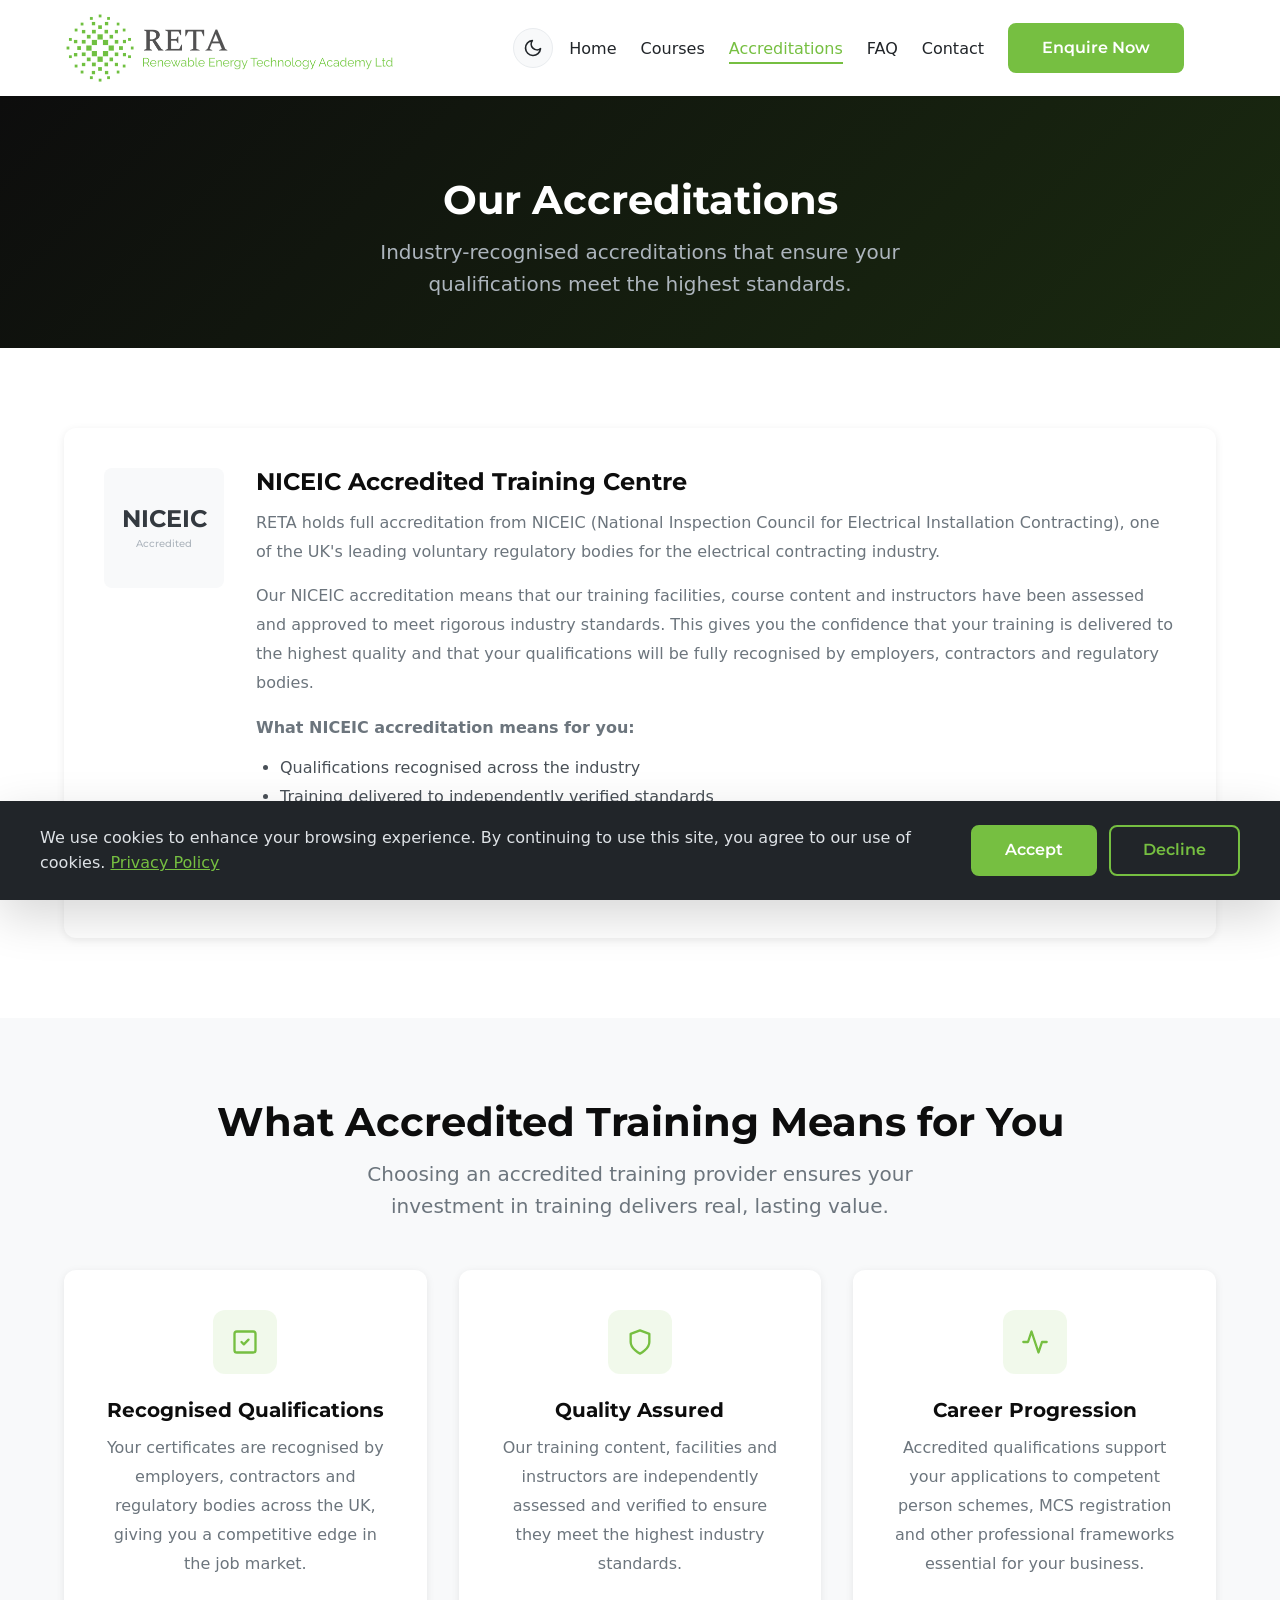
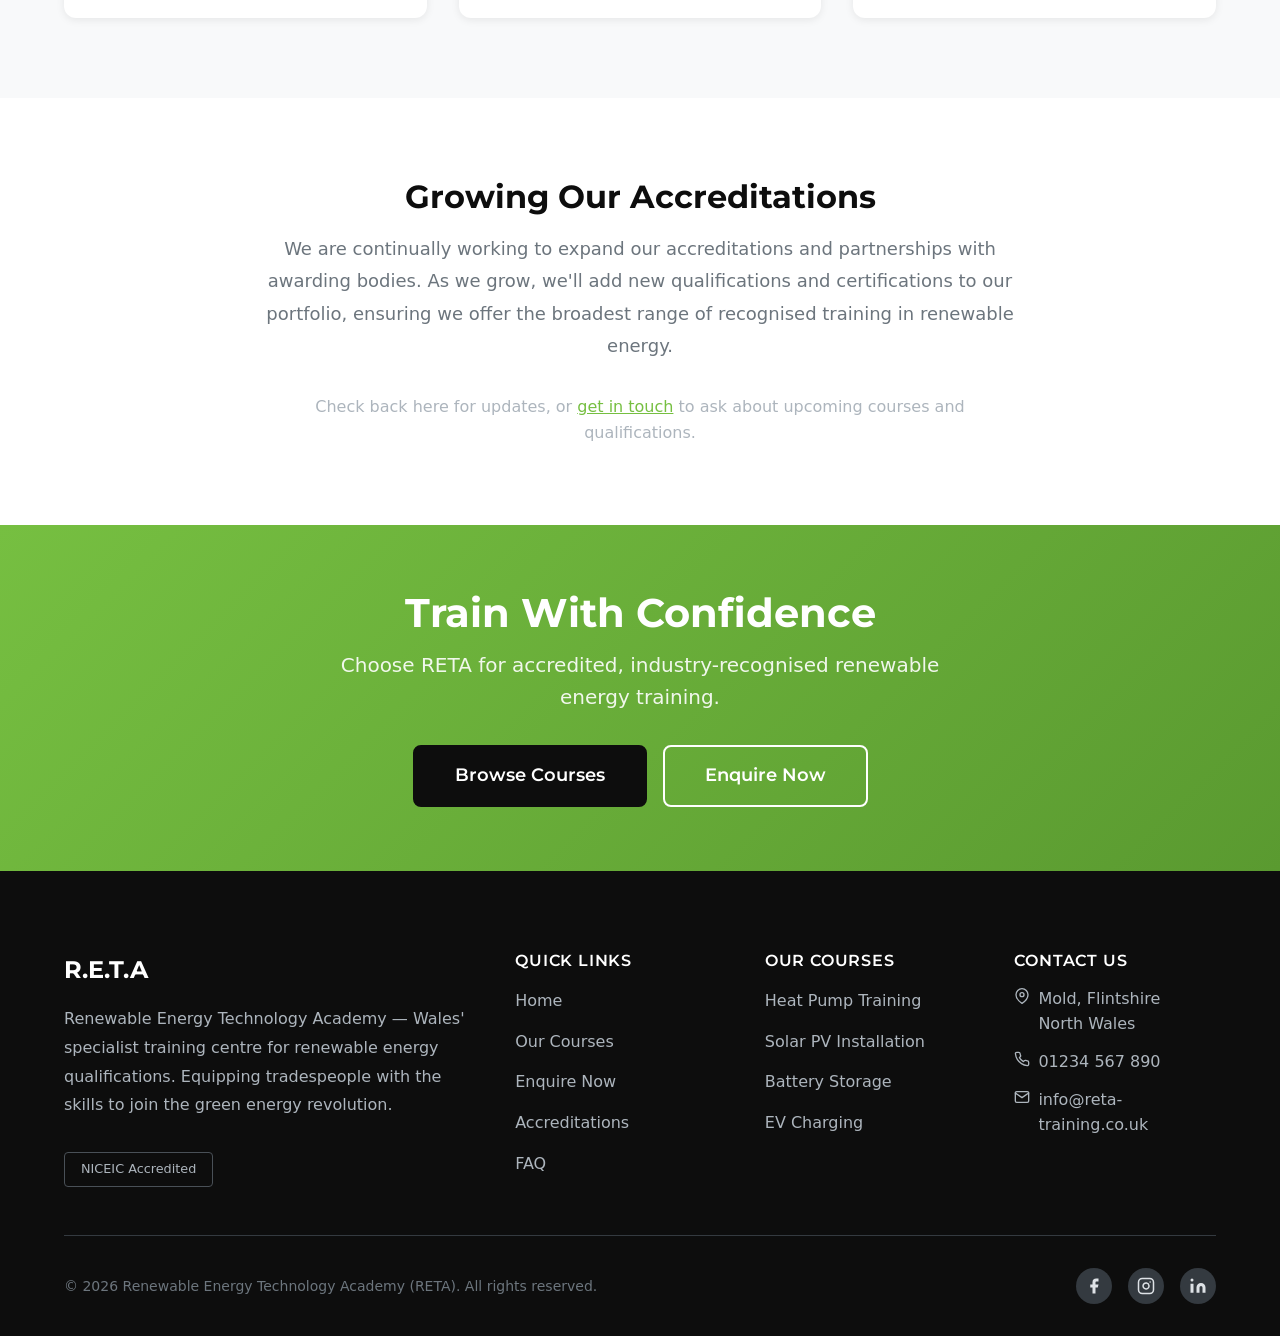
==== commit 77daf8e1: "changes to SEO & Mobile Responsiveness" ====
--- a/accreditations.html
+++ b/accreditations.html
@@ -6,7 +6,8 @@
   <link rel="icon" type="image/png" sizes="32x32" href="favicon-32x32.png">
   <link rel="icon" type="image/png" sizes="16x16" href="favicon-16x16.png">
   <title>Accreditations — RETA | Renewable Energy Technology Academy</title>
-  <meta name="description" content="RETA is a NICEIC accredited renewable energy training centre. Learn about our accreditations and what they mean for your qualifications and career.">
+  <link rel="canonical" href="https://www.reta-training.co.uk/accreditations.html">
+  <meta name="description" content="RETA holds NICEIC accreditation and industry-recognised certifications. Find out what our accreditations mean for your training and career in renewable energy.">
 
   <meta property="og:title" content="Accreditations — RETA">
   <meta property="og:description" content="NICEIC accredited renewable energy training centre in Mold, Wales. Industry-recognised qualifications.">
@@ -30,7 +31,10 @@
   <header class="header" role="banner">
     <div class="header__inner">
       <a href="index.html" class="header__logo" aria-label="RETA — Home">
-        <img src="logo.png" alt="RETA — Renewable Energy Technology Academy Ltd" class="header__logo-img">
+        <picture>
+          <source srcset="logo.webp" type="image/webp">
+          <img src="logo.png" alt="RETA — Renewable Energy Technology Academy Ltd" class="header__logo-img">
+        </picture>
       </a>
       <button class="theme-toggle" aria-label="Switch to dark mode" type="button">
             <svg class="theme-toggle__icon--sun" xmlns="http://www.w3.org/2000/svg" width="20" height="20" viewBox="0 0 24 24" fill="none" stroke="currentColor" stroke-width="2" stroke-linecap="round" stroke-linejoin="round"><circle cx="12" cy="12" r="5"/><line x1="12" y1="1" x2="12" y2="3"/><line x1="12" y1="21" x2="12" y2="23"/><line x1="4.22" y1="4.22" x2="5.64" y2="5.64"/><line x1="18.36" y1="18.36" x2="19.78" y2="19.78"/><line x1="1" y1="12" x2="3" y2="12"/><line x1="21" y1="12" x2="23" y2="12"/><line x1="4.22" y1="19.78" x2="5.64" y2="18.36"/><line x1="18.36" y1="5.64" x2="19.78" y2="4.22"/></svg>
@@ -226,8 +230,13 @@
     </div>
   </div>
 
+  <!-- Back to Top -->
+  <button class="back-to-top" aria-label="Back to top">
+    <svg xmlns="http://www.w3.org/2000/svg" viewBox="0 0 24 24" fill="none" stroke="currentColor" stroke-width="2.5" stroke-linecap="round" stroke-linejoin="round"><polyline points="18 15 12 9 6 15"/></svg>
+  </button>
+
   <script src="js/nav.js"></script>
   <script src="js/cookie.js"></script>
   <script src="js/theme.js"></script>
+  <script src="js/backtotop.js"></script>
 </body>
-</html>
--- a/css/layout.css
+++ b/css/layout.css
@@ -276,6 +276,47 @@
 
 .grid--4 {
   grid-template-columns: repeat(4, 1fr);
+}
+
+/* --- Back to Top --- */
+.back-to-top {
+  position: fixed;
+  bottom: var(--space-6);
+  right: var(--space-6);
+  z-index: 90;
+  width: 44px;
+  height: 44px;
+  border-radius: var(--border-radius-full);
+  background: var(--color-primary);
+  color: var(--color-white);
+  border: none;
+  cursor: pointer;
+  display: flex;
+  align-items: center;
+  justify-content: center;
+  box-shadow: var(--shadow-md);
+  opacity: 0;
+  visibility: hidden;
+  transform: translateY(12px);
+  transition: opacity var(--transition), visibility var(--transition), transform var(--transition), background var(--transition-fast);
+}
+
+.back-to-top.visible {
+  opacity: 1;
+  visibility: visible;
+  transform: translateY(0);
+}
+
+.back-to-top:hover {
+  background: var(--color-primary-dark);
+  box-shadow: var(--shadow-lg);
+  transform: translateY(-2px);
+}
+
+.back-to-top svg {
+  width: 20px;
+  height: 20px;
+  stroke: currentColor;
 }
 
 /* --- Footer --- */
@@ -494,6 +535,15 @@
   .section__title {
     font-size: var(--fs-xl);
   }
+
+  :root {
+    --header-height: 72px;
+  }
+
+  .header__logo-img {
+    height: 52px;
+    max-width: 55vw;
+  }
 }
 
 @media (max-width: 480px) {
@@ -504,4 +554,17 @@
   .header__inner {
     padding: 0 var(--space-4);
   }
-}
+
+  :root {
+    --header-height: 64px;
+  }
+
+  .header__logo-img {
+    height: 44px;
+    max-width: 50vw;
+  }
+
+  .section {
+    padding: var(--space-7) 0;
+  }
+}
--- a/css/components.css
+++ b/css/components.css
@@ -684,7 +684,15 @@
   }
 
   .hero {
-    min-height: 450px;
+    min-height: 380px;
+  }
+
+  .hero__content {
+    padding: var(--space-7) 0;
+  }
+
+  .hero__title {
+    font-size: var(--fs-2xl);
   }
 
   .hero__actions {
@@ -693,12 +701,42 @@
 
   .hero__actions .btn {
     width: 100%;
+  }
+
+  .page-header {
+    padding: var(--space-7) 0 var(--space-5);
+  }
+
+  .cta-banner {
+    padding: var(--space-7) 0;
+  }
+
+  .cta-banner__title {
+    font-size: var(--fs-xl);
+  }
+
+  .feature {
+    padding: var(--space-5);
+  }
+
+  .logo-strip {
+    gap: var(--space-5);
   }
 
   .accreditation-card {
     flex-direction: column;
     align-items: center;
     text-align: center;
+    padding: var(--space-5);
+  }
+
+  .accreditation-card__logo {
+    width: 80px;
+    height: 80px;
+  }
+
+  .map-embed {
+    height: 280px;
   }
 
   .cookie-banner__inner {
@@ -706,3 +744,21 @@
     text-align: center;
   }
 }
+
+@media (max-width: 480px) {
+  .hero {
+    min-height: 320px;
+  }
+
+  .hero__content {
+    padding: var(--space-6) 0;
+  }
+
+  .page-header {
+    padding: var(--space-6) 0 var(--space-4);
+  }
+
+  .cta-banner {
+    padding: var(--space-6) 0;
+  }
+}
